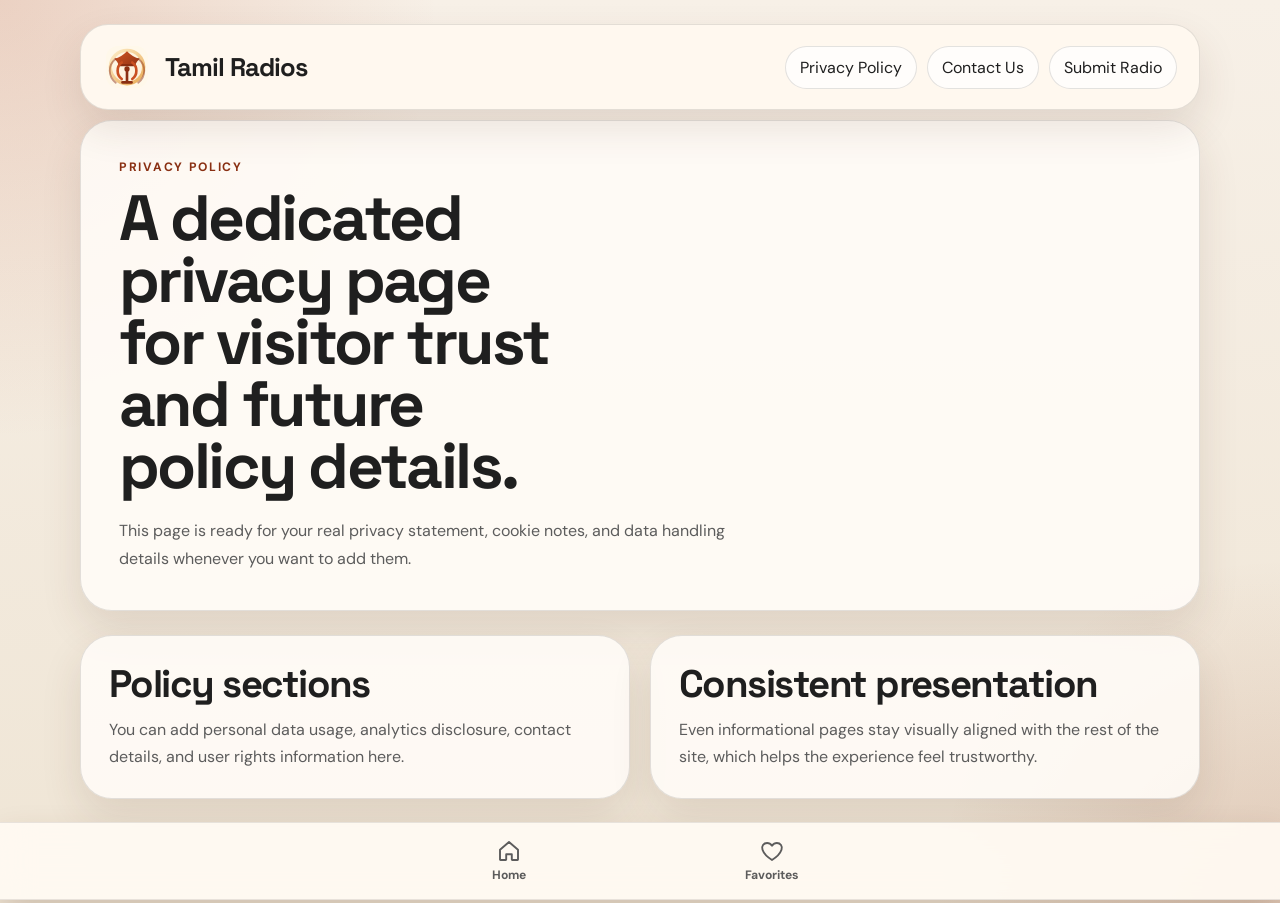
==== privacy-policy.html @ 3295863f "first commit" ====
<!DOCTYPE html>
<html lang="en">
<head>
  <meta charset="UTF-8">
  <meta name="viewport" content="width=device-width, initial-scale=1.0">
  <title>Radio Star | Privacy Policy</title>
  <link rel="preconnect" href="https://fonts.googleapis.com">
  <link rel="preconnect" href="https://fonts.gstatic.com" crossorigin>
  <link href="https://fonts.googleapis.com/css2?family=DM+Sans:wght@400;500;700&family=Space+Grotesk:wght@500;700&display=swap" rel="stylesheet">
  <link rel="stylesheet" href="styles.css">
</head>
<body data-page="privacy-policy">
  <div class="page-shell">
    <div data-include="header"></div>
    <main class="inner-main">
      <section class="page-hero">
        <p class="eyebrow">Privacy Policy</p>
        <h1>A dedicated privacy page for visitor trust and future policy details.</h1>
        <p class="hero-text">This page is ready for your real privacy statement, cookie notes, and data handling details whenever you want to add them.</p>
      </section>
      <section class="content-grid">
        <article class="info-panel">
          <h2>Policy sections</h2>
          <p>You can add personal data usage, analytics disclosure, contact details, and user rights information here.</p>
        </article>
        <article class="info-panel">
          <h2>Consistent presentation</h2>
          <p>Even informational pages stay visually aligned with the rest of the site, which helps the experience feel trustworthy.</p>
        </article>
      </section>
    </main>
    <div data-include="footer"></div>
  </div>
  <script src="shared.js"></script>
</body>
</html>
---- styles.css ----
:root {
  --bg: #f5efe4;
  --surface: rgba(255, 252, 247, 0.88);
  --surface-strong: #fffaf0;
  --text: #1f1f1f;
  --muted: #5c5c5c;
  --line: rgba(31, 31, 31, 0.12);
  --accent: #b6461f;
  --accent-dark: #892f12;
  --accent-soft: #f4d1b8;
  --shadow: 0 18px 40px rgba(83, 51, 32, 0.12);
}

* {
  box-sizing: border-box;
}

html {
  scroll-behavior: smooth;
}

body {
  margin: 0;
  font-family: "DM Sans", sans-serif;
  color: var(--text);
  background:
    radial-gradient(circle at top left, rgba(182, 70, 31, 0.18), transparent 28%),
    radial-gradient(circle at bottom right, rgba(139, 47, 18, 0.16), transparent 22%),
    linear-gradient(180deg, #f7f0e7 0%, #efe5d5 100%);
}

a {
  color: inherit;
  text-decoration: none;
}

.page-shell {
  min-height: 100vh;
  padding: 24px 24px 104px;
}

.site-header,
.hero,
.languages-section {
  width: min(1120px, 100%);
  margin: 0 auto;
}

.site-header {
  position: relative;
  top: 0;
  z-index: 20;
  display: flex;
  align-items: center;
  gap: 20px;
  padding: 18px 22px;
  border: 1px solid var(--line);
  border-radius: 28px;
  background: #fff8ef;
  box-shadow: var(--shadow);
}

.brand-row {
  display: flex;
  align-items: center;
  gap: 16px;
  flex: 0 0 auto;
}

.brand {
  display: inline-flex;
  align-items: center;
  gap: 14px;
  font-family: "Space Grotesk", sans-serif;
  font-size: 1.6rem;
  font-weight: 700;
  letter-spacing: -0.04em;
}

.brand-logo {
  width: 48px;
  height: 48px;
  flex: 0 0 auto;
}

.brand-text {
  display: inline-block;
}

.site-nav {
  display: flex;
  flex-wrap: wrap;
  gap: 10px;
  margin-left: auto;
  justify-content: flex-end;
}

.site-nav a,
.footer-links a {
  padding: 10px 14px;
  border: 1px solid var(--line);
  border-radius: 999px;
  background: rgba(255, 255, 255, 0.72);
  transition: transform 0.25s ease, background 0.25s ease, border-color 0.25s ease;
}

.site-nav a.is-active,
.footer-links a.is-active {
  background: var(--accent-soft);
  border-color: rgba(182, 70, 31, 0.45);
}

.site-nav a:hover,
.footer-links a:hover,
.site-nav a:focus-visible,
.footer-links a:focus-visible,
.primary-btn:hover,
.primary-btn:focus-visible,
.secondary-btn:hover,
.secondary-btn:focus-visible {
  transform: translateY(-2px);
}

.site-nav a:hover,
.site-nav a:focus-visible,
.footer-links a:hover,
.footer-links a:focus-visible {
  background: var(--accent-soft);
  border-color: rgba(182, 70, 31, 0.35);
}

.menu-toggle {
  display: none;
  width: 48px;
  height: 48px;
  border: 1px solid var(--line);
  border-radius: 14px;
  background: rgba(255, 255, 255, 0.7);
  cursor: pointer;
}

.menu-toggle span {
  display: block;
  width: 20px;
  height: 2px;
  margin: 5px auto;
  background: var(--text);
  border-radius: 999px;
}

.hero {
  display: grid;
  grid-template-columns: minmax(0, 1.3fr) minmax(280px, 0.9fr);
  gap: 24px;
  padding: 52px 0 28px;
  align-items: stretch;
}

.hero-copy,
.hero-card,
.languages-section {
  border: 1px solid var(--line);
  border-radius: 32px;
  background: var(--surface);
  box-shadow: var(--shadow);
}

.hero-copy {
  padding: 38px;
}

.hero-card {
  padding: 32px;
  background:
    linear-gradient(145deg, rgba(182, 70, 31, 0.12), rgba(255, 250, 240, 0.9)),
    var(--surface-strong);
  display: flex;
  flex-direction: column;
  justify-content: center;
}

.eyebrow,
.card-label {
  margin: 0 0 12px;
  text-transform: uppercase;
  letter-spacing: 0.14em;
  font-size: 0.76rem;
  color: var(--accent-dark);
  font-weight: 700;
}

h1,
h2,
h3 {
  margin: 0;
  font-family: "Space Grotesk", sans-serif;
  letter-spacing: -0.04em;
}

h1 {
  font-size: clamp(2.5rem, 5vw, 4.7rem);
  line-height: 0.97;
  max-width: 11ch;
}

h2 {
  font-size: clamp(1.6rem, 3vw, 2.4rem);
  line-height: 1.05;
}

.hero-text,
.hero-card p,
.language-card p,
.footer-bottom p {
  color: var(--muted);
  line-height: 1.7;
  font-size: 1rem;
}

.hero-text {
  max-width: 58ch;
  margin: 20px 0 0;
}

.hero-actions {
  display: flex;
  flex-wrap: wrap;
  gap: 14px;
  margin-top: 28px;
}

.primary-btn,
.secondary-btn {
  padding: 14px 20px;
  border-radius: 999px;
  font-weight: 700;
  transition: transform 0.25s ease, background 0.25s ease;
}

.primary-btn {
  color: #fff7f2;
  background: linear-gradient(135deg, var(--accent), var(--accent-dark));
}

.secondary-btn {
  border: 1px solid var(--line);
  background: rgba(255, 255, 255, 0.74);
}

.languages-section {
  padding: 34px;
  margin-top: 8px;
}

.section-heading {
  margin-bottom: 22px;
}

.language-grid {
  display: grid;
  grid-template-columns: repeat(4, minmax(0, 1fr));
  gap: 18px;
}

.language-card {
  display: block;
  padding: 22px;
  border-radius: 24px;
  background: rgba(255, 255, 255, 0.76);
  border: 1px solid rgba(31, 31, 31, 0.08);
  transition: transform 0.25s ease, border-color 0.25s ease, background 0.25s ease;
}

.language-card h3 {
  margin-bottom: 10px;
  font-size: 1.35rem;
}

.language-card:hover,
.language-card:focus-visible {
  transform: translateY(-4px);
  border-color: rgba(182, 70, 31, 0.3);
  background: rgba(255, 248, 241, 0.92);
}

.inner-main {
  width: min(1120px, 100%);
  margin: 10px auto 0;
  padding: 0;
}

.breadcrumb {
  display: flex;
  flex-wrap: wrap;
  align-items: center;
  gap: 10px;
  margin-bottom: 22px;
  color: var(--muted);
}

.breadcrumb a {
  color: var(--accent-dark);
}

.breadcrumb-separator {
  color: rgba(31, 31, 31, 0.35);
}

.page-hero,
.info-panel,
.player-panel {
  border: 1px solid var(--line);
  border-radius: 32px;
  background: var(--surface);
  box-shadow: var(--shadow);
}

.page-hero {
  padding: 38px;
}

.player-panel {
  display: grid;
  grid-template-columns: minmax(0, 1.1fr) minmax(280px, 0.9fr);
  gap: 20px;
  align-items: center;
  margin-top: 24px;
  padding: 28px 32px;
}

.player-description {
  margin: 12px 0 0;
  color: var(--muted);
  line-height: 1.7;
}

.player-panel-note {
  padding: 18px 20px;
  border: 1px dashed rgba(31, 31, 31, 0.16);
  border-radius: 20px;
  background: rgba(255, 255, 255, 0.58);
  color: var(--muted);
  line-height: 1.7;
}

.player-panel-note p {
  margin: 0;
}

.player-page {
  display: block;
  width: 100%;
  text-align: center;
}

.player-detail-card {
  width: 100%;
  margin: 0 auto;
  padding: 34px;
  border: 1px solid var(--line);
  border-radius: 32px;
  background: var(--surface);
  box-shadow: var(--shadow);
}

.player-station-image {
  display: block;
  width: 250px;
  height: 250px;
  margin: 24px auto 18px;
  object-fit: cover;
  border-radius: 28px;
}

.player-page-audio {
  margin-top: 6px;
  width: 100%;
}

.player-actions {
  display: flex;
  flex-wrap: wrap;
  gap: 12px;
  align-items: center;
  justify-content: center;
  margin-top: 22px;
}

.player-station-description {
  margin-top: 22px;
  width: 100%;
  max-width: 100%;
}

.player-actions .secondary-btn[disabled] {
  opacity: 0.5;
  cursor: not-allowed;
  transform: none;
}

.control-bar {
  display: flex;
  align-items: center;
  gap: 10px;
  padding: 0;
}

.icon-btn {
  display: inline-flex;
  align-items: center;
  justify-content: center;
  width: 44px;
  height: 44px;
  border: 1px solid var(--line);
  border-radius: 999px;
  background: #fffaf3;
  color: var(--text);
  cursor: pointer;
  font-size: 1rem;
  transition: transform 0.25s ease, background 0.25s ease, border-color 0.25s ease;
}

@media (min-width: 921px) {
  .icon-btn {
    width: 53px;
    height: 53px;
    font-size: 1.2rem;
  }
}

.icon-btn:hover,
.icon-btn:focus-visible {
  transform: translateY(-2px);
  background: var(--accent-soft);
  border-color: rgba(182, 70, 31, 0.35);
}

.icon-btn[disabled] {
  opacity: 0.45;
  cursor: not-allowed;
  transform: none;
}

.icon-btn-primary {
  background: linear-gradient(135deg, var(--accent), var(--accent-dark));
  color: #fff7f2;
  border-color: transparent;
}

.icon-btn-active {
  background: linear-gradient(135deg, var(--accent), var(--accent-dark));
  color: #fff7f2;
  border-color: transparent;
}

.share-icon {
  display: inline-flex;
  width: 22px;
  height: 22px;
}

.share-icon svg {
  width: 100%;
  height: 100%;
}

.share-menu {
  display: flex;
  flex-wrap: wrap;
  justify-content: center;
  gap: 10px;
  margin-top: 14px;
}

.share-link {
  display: inline-flex;
  align-items: center;
  justify-content: center;
  min-width: 108px;
  padding: 10px 14px;
  border: 1px solid var(--line);
  border-radius: 999px;
  background: rgba(255, 255, 255, 0.78);
  color: var(--text);
  font-size: 0.95rem;
  text-decoration: none;
  cursor: pointer;
}

.share-link-button {
  font: inherit;
}

.radio-player {
  width: 100%;
}

.station-section {
  margin-top: 24px;
}

body[data-page="home"] .page-shell,
body[data-page="favorites"] .page-shell {
  display: flex;
  height: 100vh;
  height: 100dvh;
  overflow: hidden;
  flex-direction: column;
}

body[data-page="home"] .inner-main,
body[data-page="favorites"] .inner-main {
  display: flex;
  flex: 1 1 auto;
  min-height: 0;
}

body[data-page="home"] .station-section,
body[data-page="favorites"] .station-section {
  display: flex;
  width: 100%;
  min-height: 0;
  flex: 1 1 auto;
  flex-direction: column;
}

.section-heading,
.search-bar-wrap {
  flex: 0 0 auto;
}

.search-bar-wrap {
  margin-bottom: 22px;
}

body[data-page="favorites"] .section-heading {
  margin-bottom: 22px;
}

.radio-search {
  width: 100%;
  padding: 14px 18px;
  border: 1px solid rgba(31, 31, 31, 0.12);
  border-radius: 18px;
  background: rgba(255, 255, 255, 0.76);
  font: inherit;
  color: var(--text);
  box-shadow: var(--shadow);
}

.radio-search:focus {
  outline: 2px solid rgba(182, 70, 31, 0.22);
  border-color: rgba(182, 70, 31, 0.35);
}

.sr-only {
  position: absolute;
  width: 1px;
  height: 1px;
  padding: 0;
  margin: -1px;
  overflow: hidden;
  clip: rect(0, 0, 0, 0);
  white-space: nowrap;
  border: 0;
}

.radio-grid {
  display: grid;
  grid-template-columns: repeat(6, minmax(0, 1fr));
  gap: 20px;
}

body[data-page="home"] .radio-grid,
body[data-page="favorites"] .radio-grid {
  min-height: 0;
  overflow-y: auto;
  overscroll-behavior: contain;
  padding: 2px 8px 12px 0;
  scrollbar-gutter: stable;
}

.radio-card {
  min-width: 0;
  height: 100%;
}

.radio-trigger {
  display: flex;
  flex-direction: column;
  width: 100%;
  height: 100%;
  padding: 0;
  border: 1px solid rgba(31, 31, 31, 0.08);
  border-radius: 24px;
  background: rgba(255, 255, 255, 0.78);
  text-align: left;
  cursor: pointer;
  overflow: hidden;
  box-shadow: var(--shadow);
  transition: transform 0.25s ease, border-color 0.25s ease, background 0.25s ease;
}

.radio-trigger:hover,
.radio-trigger:focus-visible {
  transform: translateY(-4px);
  border-color: rgba(182, 70, 31, 0.3);
  background: rgba(255, 248, 241, 0.96);
}

.radio-image {
  display: block;
  width: 100%;
  height: 140px;
  object-fit: cover;
  object-position: center;
  background:
    linear-gradient(180deg, rgba(255, 251, 245, 0.98), rgba(240, 229, 213, 0.92));
}

.radio-copy {
  display: flex;
  align-items: center;
  justify-content: center;
  flex: 1;
  padding: 16px 14px 18px;
  border-top: 1px solid rgba(31, 31, 31, 0.08);
}

.radio-copy h3 {
  margin: 0;
  font-size: 1rem;
  line-height: 1.35;
  text-align: center;
  display: -webkit-box;
  -webkit-line-clamp: 2;
  -webkit-box-orient: vertical;
  overflow: hidden;
}

.loading-state {
  color: var(--muted);
  line-height: 1.7;
}

.loading-state {
  grid-column: 1 / -1;
  padding: 24px;
  border: 1px dashed rgba(31, 31, 31, 0.18);
  border-radius: 20px;
  background: rgba(255, 255, 255, 0.5);
}

.content-grid {
  display: grid;
  grid-template-columns: repeat(2, minmax(0, 1fr));
  gap: 20px;
  margin-top: 24px;
}

.info-panel {
  padding: 28px;
}

.info-panel h2 {
  margin-bottom: 12px;
}

.info-panel p {
  margin: 0;
  color: var(--muted);
  line-height: 1.7;
}

.footer-links {
  display: flex;
  flex-wrap: wrap;
  gap: 12px;
}

.site-footer {
  position: fixed;
  left: 0;
  bottom: 0px;
  z-index: 50;
  width: 100%;
  padding: 7px;
  border: 1px solid rgba(31, 31, 31, 0.1);
  border-right: 0;
  border-left: 0;
 /* border-radius: 26px 26px 0 0; */
  background: rgba(255, 250, 243, 0.94);
  box-shadow: 0 18px 36px rgba(83, 51, 32, 0.2);
  backdrop-filter: blur(16px);
}

.bottom-nav {
  display: flex;
  align-items: center;
  justify-content: space-between;
  gap: 6px;
  width: min(520px, 100%);
  margin: 0 auto;
}

.bottom-nav-link {
  position: relative;
  display: flex;
  flex: 1 1 0;
  min-width: 0;
  min-height: 62px;
  flex-direction: column;
  align-items: center;
  justify-content: center;
  gap: 4px;
  border-radius: 20px;
  color: var(--muted);
  font-size: 0.76rem;
  font-weight: 700;
  transition: background 0.25s ease, color 0.25s ease, transform 0.25s ease;
}

.bottom-nav-link:hover,
.bottom-nav-link:focus-visible,
.bottom-nav-link.is-active {
  color: var(--accent-dark);
  background: var(--accent-soft);
}

.bottom-nav-link:hover,
.bottom-nav-link:focus-visible {
  transform: translateY(-2px);
}

.bottom-nav-icon {
  display: inline-flex;
  width: 24px;
  height: 24px;
}

.bottom-nav-icon svg {
  width: 100%;
  height: 100%;
  fill: none;
  stroke: currentColor;
  stroke-width: 1.9;
  stroke-linecap: round;
  stroke-linejoin: round;
}

.bottom-nav-link.is-active .bottom-nav-icon svg {
  fill: currentColor;
}

.bottom-nav-label {
  max-width: 100%;
  overflow: hidden;
  text-overflow: ellipsis;
  white-space: nowrap;
}

@media (max-width: 920px) {
  .hero {
    grid-template-columns: 1fr;
  }

  .language-grid {
    grid-template-columns: repeat(2, minmax(0, 1fr));
  }

  .content-grid {
    grid-template-columns: 1fr;
  }

  .player-panel,
  .radio-grid {
    grid-template-columns: repeat(3, minmax(0, 1fr));
  }

  .control-bar {
    width: 100%;
    justify-content: center;
  }

}

@media (max-width: 720px) {
  .page-shell {
    padding: 16px 16px 100px;
  }

  .site-header {
    flex-direction: column;
    align-items: stretch;
    padding: 16px;
    border-radius: 22px;
  }

  .menu-toggle {
    display: inline-block;
  }

  .brand-row {
    justify-content: space-between;
  }

  .site-nav {
    display: none;
    flex-direction: column;
    margin-left: 0;
  }

  .site-nav.is-open {
    display: flex;
  }

  .site-nav a,
  .footer-links a {
    width: 100%;
    text-align: center;
  }

  .hero-copy,
  .hero-card,
  .page-hero,
  .info-panel,
  .player-panel,
  .player-detail-card,
  .languages-section {
    border-radius: 24px;
  }

  .hero-copy,
  .hero-card,
  .page-hero,
  .info-panel,
  .player-panel,
  .player-detail-card,
  .languages-section {
    padding-left: 20px;
    padding-right: 20px;
  }

  .language-grid {
    grid-template-columns: 1fr;
  }

  .radio-grid {
    grid-template-columns: repeat(2, minmax(0, 1fr));
    gap: 16px;
  }

  .radio-image {
    height: 124px;
  }

  .control-bar {
    flex-wrap: wrap;
  }

  .player-station-image {
    width: min(100%, 250px);
    height: auto;
    aspect-ratio: 1 / 1;
  }

  h1 {
    max-width: 100%;
  }
}
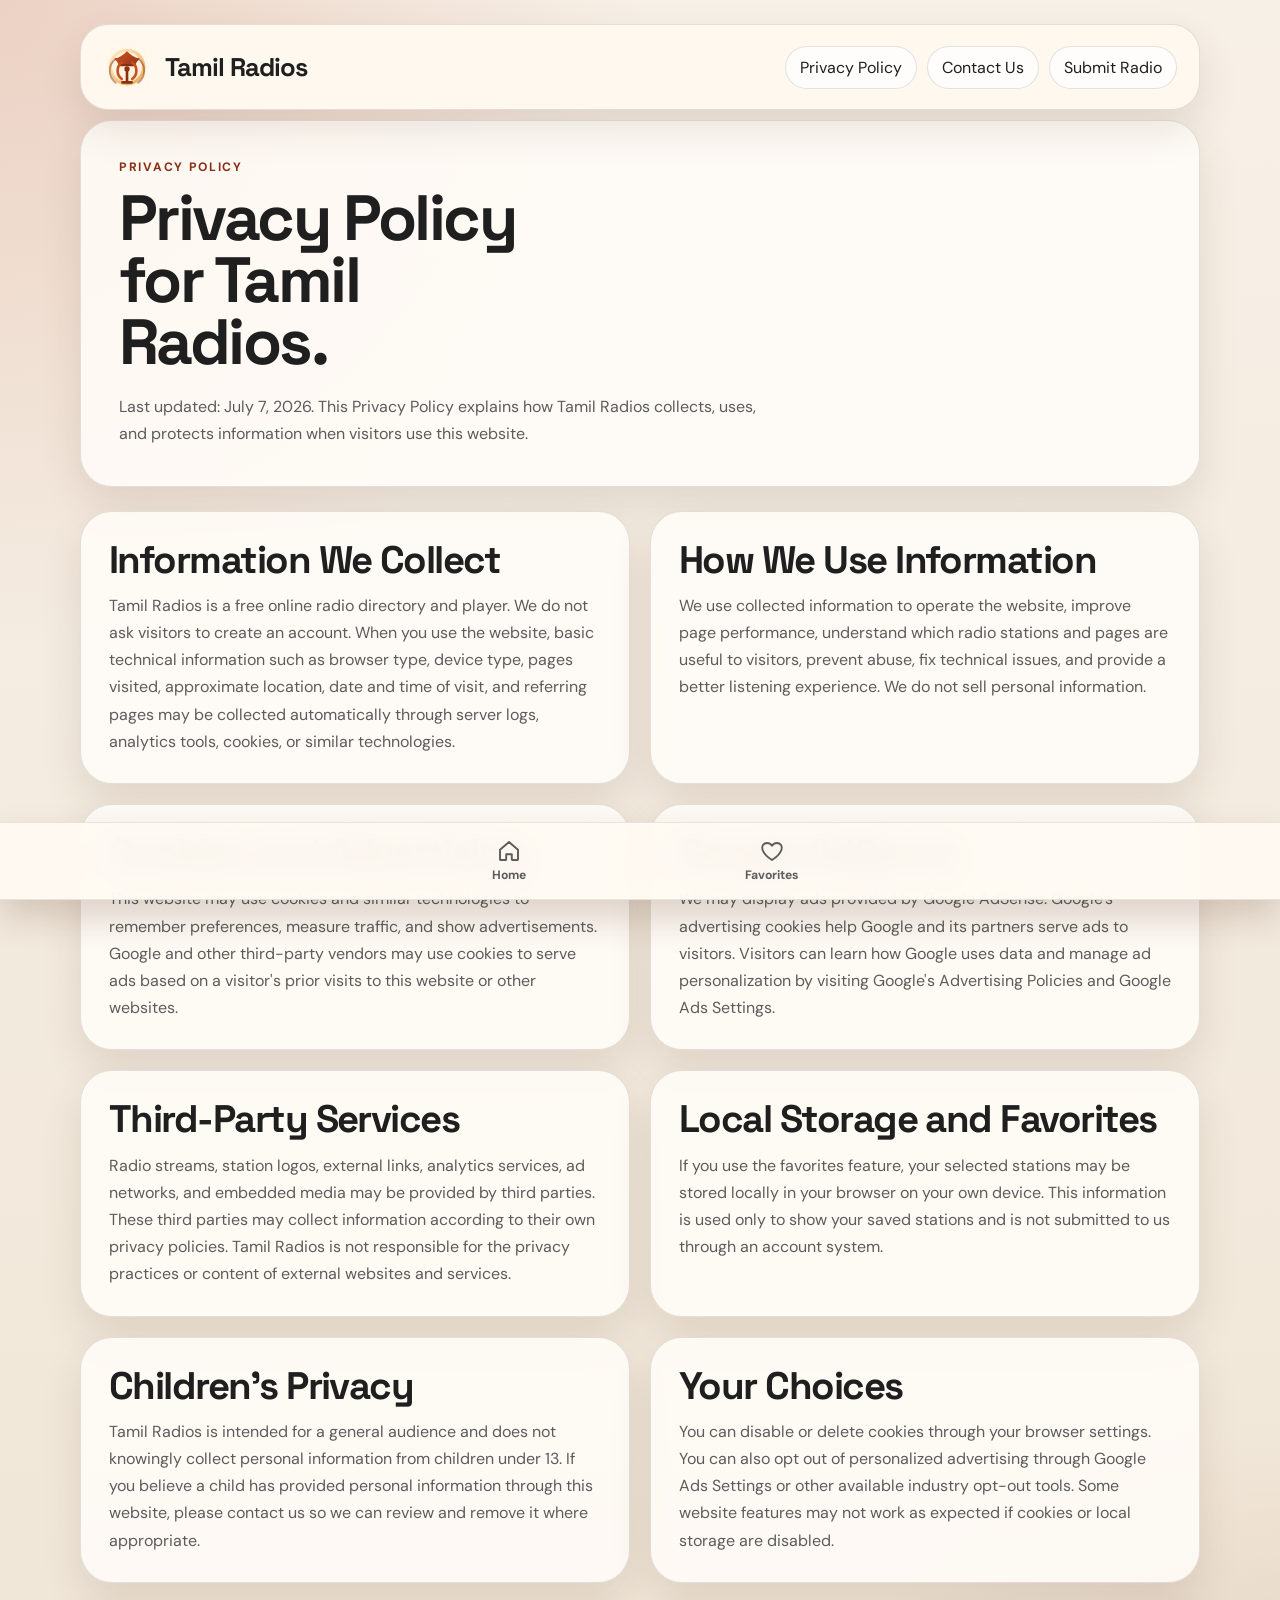
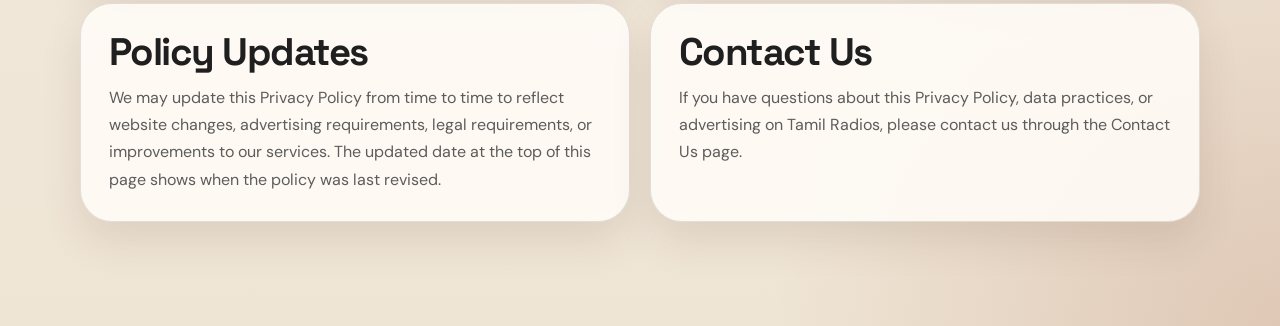
==== commit f41c1acd: "second rev" ====
--- a/privacy-policy.html
+++ b/privacy-policy.html
@@ -15,17 +15,49 @@
     <main class="inner-main">
       <section class="page-hero">
         <p class="eyebrow">Privacy Policy</p>
-        <h1>A dedicated privacy page for visitor trust and future policy details.</h1>
-        <p class="hero-text">This page is ready for your real privacy statement, cookie notes, and data handling details whenever you want to add them.</p>
+        <h1>Privacy Policy for Tamil Radios.</h1>
+        <p class="hero-text">Last updated: July 7, 2026. This Privacy Policy explains how Tamil Radios collects, uses, and protects information when visitors use this website.</p>
       </section>
       <section class="content-grid">
         <article class="info-panel">
-          <h2>Policy sections</h2>
-          <p>You can add personal data usage, analytics disclosure, contact details, and user rights information here.</p>
+          <h2>Information We Collect</h2>
+          <p>Tamil Radios is a free online radio directory and player. We do not ask visitors to create an account. When you use the website, basic technical information such as browser type, device type, pages visited, approximate location, date and time of visit, and referring pages may be collected automatically through server logs, analytics tools, cookies, or similar technologies.</p>
         </article>
         <article class="info-panel">
-          <h2>Consistent presentation</h2>
-          <p>Even informational pages stay visually aligned with the rest of the site, which helps the experience feel trustworthy.</p>
+          <h2>How We Use Information</h2>
+          <p>We use collected information to operate the website, improve page performance, understand which radio stations and pages are useful to visitors, prevent abuse, fix technical issues, and provide a better listening experience. We do not sell personal information.</p>
+        </article>
+        <article class="info-panel">
+          <h2>Cookies and Advertising</h2>
+          <p>This website may use cookies and similar technologies to remember preferences, measure traffic, and show advertisements. Google and other third-party vendors may use cookies to serve ads based on a visitor's prior visits to this website or other websites.</p>
+        </article>
+        <article class="info-panel">
+          <h2>Google AdSense</h2>
+          <p>We may display ads provided by Google AdSense. Google's advertising cookies help Google and its partners serve ads to visitors. Visitors can learn how Google uses data and manage ad personalization by visiting <a href="https://policies.google.com/technologies/ads" target="_blank" rel="noopener">Google's Advertising Policies</a> and <a href="https://adssettings.google.com/" target="_blank" rel="noopener">Google Ads Settings</a>.</p>
+        </article>
+        <article class="info-panel">
+          <h2>Third-Party Services</h2>
+          <p>Radio streams, station logos, external links, analytics services, ad networks, and embedded media may be provided by third parties. These third parties may collect information according to their own privacy policies. Tamil Radios is not responsible for the privacy practices or content of external websites and services.</p>
+        </article>
+        <article class="info-panel">
+          <h2>Local Storage and Favorites</h2>
+          <p>If you use the favorites feature, your selected stations may be stored locally in your browser on your own device. This information is used only to show your saved stations and is not submitted to us through an account system.</p>
+        </article>
+        <article class="info-panel">
+          <h2>Children's Privacy</h2>
+          <p>Tamil Radios is intended for a general audience and does not knowingly collect personal information from children under 13. If you believe a child has provided personal information through this website, please contact us so we can review and remove it where appropriate.</p>
+        </article>
+        <article class="info-panel">
+          <h2>Your Choices</h2>
+          <p>You can disable or delete cookies through your browser settings. You can also opt out of personalized advertising through Google Ads Settings or other available industry opt-out tools. Some website features may not work as expected if cookies or local storage are disabled.</p>
+        </article>
+        <article class="info-panel">
+          <h2>Policy Updates</h2>
+          <p>We may update this Privacy Policy from time to time to reflect website changes, advertising requirements, legal requirements, or improvements to our services. The updated date at the top of this page shows when the policy was last revised.</p>
+        </article>
+        <article class="info-panel">
+          <h2>Contact Us</h2>
+          <p>If you have questions about this Privacy Policy, data practices, or advertising on Tamil Radios, please contact us through the <a href="contact-us.html">Contact Us</a> page.</p>
         </article>
       </section>
     </main>
